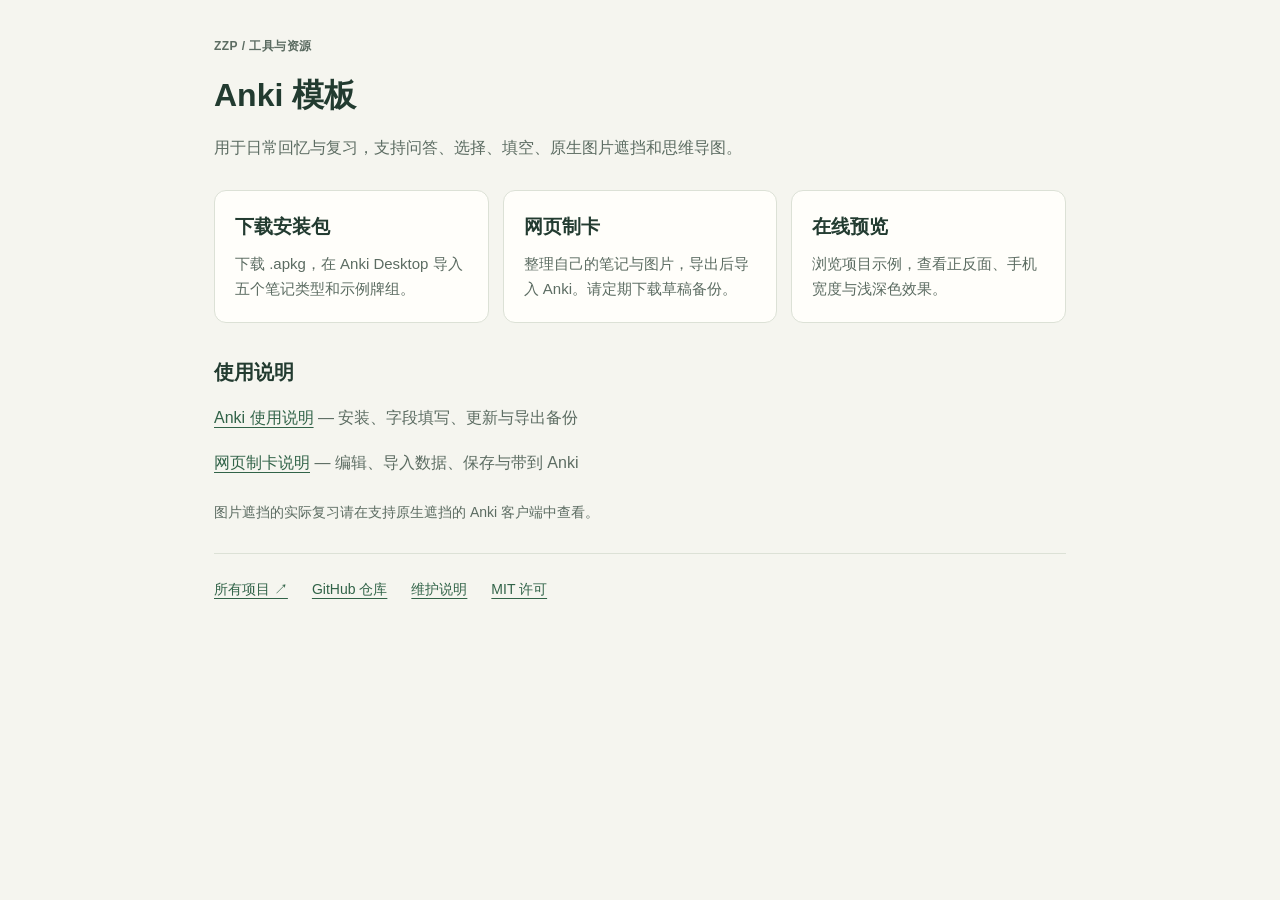
==== index.html @ d79a456d "Unify Anki web identity and accessible project navigation" ====
<!doctype html>
<html lang="zh-CN">
<head>
  <meta charset="utf-8">
  <meta name="viewport" content="width=device-width,initial-scale=1,viewport-fit=cover">
  <meta name="theme-color" content="#f5f5ef" media="(prefers-color-scheme: light)">
  <meta name="theme-color" content="#151c19" media="(prefers-color-scheme: dark)">
  <meta name="description" content="Anki 模板：下载问答、选择、填空、图片遮挡与思维导图模板，打开网页制卡、在线预览和使用说明。">
  <link rel="stylesheet" href="./web/design.css">
  <link rel="icon" href="./web/icon.svg" type="image/svg+xml">
  <link rel="apple-touch-icon" href="./web/icon-180.png">
  <title>Anki 模板 · ZZP</title>
  <style>
    :root {
      color-scheme:light dark;
      --bg:var(--zzp-bg); --surface:var(--zzp-surface); --text:var(--zzp-text);
      --muted:var(--zzp-muted); --border:var(--zzp-line); --accent:var(--zzp-accent);
    }
    * { box-sizing:border-box; }
    body { margin:0; background:var(--bg); color:var(--text); font:16px/1.7 var(--zzp-font); }
    main { max-width:900px; margin:auto; padding:24px 24px 32px; }
    h1 { margin:0; font-size:32px; font-weight:600; }
    .intro { max-width:640px; margin:12px 0 28px; color:var(--muted); }
    a { color:var(--accent); text-underline-offset:4px; }
    a:focus-visible { outline:3px solid var(--accent); outline-offset:4px; }
    .entries { display:grid; grid-template-columns:repeat(3,minmax(0,1fr)); gap:14px; }
    .entry { display:block; padding:20px; border:1px solid var(--border); border-radius:var(--zzp-radius); background:var(--surface); color:var(--text); text-decoration:none; }
    .entry:hover { border-color:var(--accent); }
    .entry h2 { margin:0 0 8px; font-size:19px; font-weight:600; color:var(--text); }
    .entry p { margin:0; color:var(--muted); font-size:15px; }
    .docs { margin-top:32px; }
    .docs h2 { margin:0 0 10px; font-size:20px; font-weight:600; }
    .docs ul { margin:0; padding:0; list-style:none; }
    .docs li { margin:8px 0; }
    .docs a { display:inline-block; padding:5px 0; }
    .docs span { color:var(--muted); }
    .note { margin:20px 0 0; color:var(--muted); font-size:14px; }
    footer { display:flex; flex-wrap:wrap; gap:4px 24px; margin-top:28px; padding-top:14px; border-top:1px solid var(--border); font-size:14px; }
    footer a { display:inline-flex; align-items:center; min-height:44px; padding:8px 0; }
    @media (max-width:680px) {
      main { padding:28px 20px 20px; }
      .entries { grid-template-columns:1fr; gap:12px; }
      .entry { padding:16px 18px; }
      .docs { margin-top:26px; }
      .docs span { display:block; }
    }
  </style>
  <link rel="canonical" href="https://zzpice.github.io/anki-template/">
  <meta property="og:type" content="website">
  <meta property="og:locale" content="zh_CN">
  <meta property="og:site_name" content="ZZP 工具与资源">
  <meta property="og:title" content="Anki 模板 · ZZP">
  <meta property="og:description" content="Anki 模板：下载问答、选择、填空、图片遮挡与思维导图模板，打开网页制卡、在线预览和使用说明。">
  <meta property="og:url" content="https://zzpice.github.io/anki-template/">
  <meta property="og:image" content="https://zzpice.github.io/anki-template/web/social-preview.png">
  <meta property="og:image:width" content="1200">
  <meta property="og:image:height" content="630">
  <meta property="og:image:alt" content="Anki 模板 · ZZP">
  <meta name="twitter:card" content="summary_large_image">
  <meta name="twitter:title" content="Anki 模板 · ZZP">
  <meta name="twitter:description" content="Anki 模板：下载问答、选择、填空、图片遮挡与思维导图模板，打开网页制卡、在线预览和使用说明。">
  <meta name="twitter:image" content="https://zzpice.github.io/anki-template/web/social-preview.png">
</head>
<body>
  <a class="skip-link" href="#main">跳到项目内容</a>
  <main id="main" tabindex="-1">
    <a class="ecosystem-link" href="https://zzp.moe/" target="_blank" rel="noopener noreferrer" aria-label="ZZP · 所有项目（新标签页）">ZZP / 工具与资源</a>
    <header>
      <h1>Anki 模板</h1>
      <p class="intro">用于日常回忆与复习，支持问答、选择、填空、原生图片遮挡和思维导图。</p>
    </header>
    <nav class="entries" aria-label="开始使用">
      <a class="entry" href="./downloads/anki-template.apkg" download>
        <h2>下载安装包</h2>
        <p>下载 .apkg，在 Anki Desktop 导入五个笔记类型和示例牌组。</p>
      </a>
      <a class="entry" href="./tools.html">
        <h2>网页制卡</h2>
        <p>整理自己的笔记与图片，导出后导入 Anki。请定期下载草稿备份。</p>
      </a>
      <a class="entry" href="./preview.html">
        <h2>在线预览</h2>
        <p>浏览项目示例，查看正反面、手机宽度与浅深色效果。</p>
      </a>
    </nav>
    <section class="docs" aria-labelledby="docs-title">
      <h2 id="docs-title">使用说明</h2>
      <ul>
        <li><a href="https://github.com/zzpice/anki-template/blob/main/docs/usage.md">Anki 使用说明</a> <span>— 安装、字段填写、更新与导出备份</span></li>
        <li><a href="https://github.com/zzpice/anki-template/blob/main/docs/authoring.md">网页制卡说明</a> <span>— 编辑、导入数据、保存与带到 Anki</span></li>
      </ul>
      <p class="note">图片遮挡的实际复习请在支持原生遮挡的 Anki 客户端中查看。</p>
    </section>
    <footer aria-label="项目资料">
      <a href="https://zzp.moe/" target="_blank" rel="noopener noreferrer" aria-label="所有项目（新标签页）">所有项目 ↗</a>
      <a href="https://github.com/zzpice/anki-template">GitHub 仓库</a>
      <a href="https://github.com/zzpice/anki-template/blob/main/docs/development.md">维护说明</a>
      <a href="https://github.com/zzpice/anki-template/blob/main/LICENSE">MIT 许可</a>
    </footer>
  </main>
</body>
</html>
---- web/design.css ----
/* ZZP design · 1.0
 * Canonical: https://github.com/zzpice/zzp-home/blob/main/design.css
 * Copy locally; no cross-site runtime dependency. See docs/design.md there.
 */
:root {
  color-scheme: light dark;
  --zzp-font: -apple-system, BlinkMacSystemFont, "Segoe UI", "PingFang SC", "Microsoft YaHei", sans-serif;
  --zzp-radius-sm: 8px;
  --zzp-radius: 12px;
  --zzp-radius-lg: 16px;
  --zzp-bg: #f5f5ef;
  --zzp-surface: #fffefa;
  --zzp-soft: #eaf0e4;
  --zzp-text: #223b30;
  --zzp-muted: #5c6c62;
  --zzp-line: #dce1d6;
  --zzp-line-strong: #a6b5a8;
  --zzp-accent: #316348;
  --zzp-on-accent: #fffefa;
}
@media (prefers-color-scheme: dark) {
  :root:not([data-theme="light"]) {
  --zzp-bg: #151c19;
  --zzp-surface: #1e2822;
  --zzp-soft: #2d3e2d;
  --zzp-text: #e0e8df;
  --zzp-muted: #a3b4a7;
  --zzp-line: #344238;
  --zzp-line-strong: #637b68;
  --zzp-accent: #a9ceaa;
  --zzp-on-accent: #15251b;
  }
}
:root[data-theme="dark"], body[data-theme="dark"] {
  color-scheme: dark;
  --zzp-bg: #151c19;
  --zzp-surface: #1e2822;
  --zzp-soft: #2d3e2d;
  --zzp-text: #e0e8df;
  --zzp-muted: #a3b4a7;
  --zzp-line: #344238;
  --zzp-line-strong: #637b68;
  --zzp-accent: #a9ceaa;
  --zzp-on-accent: #15251b;
}
:root[data-theme="light"], body[data-theme="light"] {
  color-scheme: light;
  --zzp-bg: #f5f5ef;
  --zzp-surface: #fffefa;
  --zzp-soft: #eaf0e4;
  --zzp-text: #223b30;
  --zzp-muted: #5c6c62;
  --zzp-line: #dce1d6;
  --zzp-line-strong: #a6b5a8;
  --zzp-accent: #316348;
  --zzp-on-accent: #fffefa;
}
.ecosystem-link {
  display: inline-flex;
  align-items: center;
  gap: 8px;
  min-height: 44px;
  color: var(--zzp-muted);
  font: 600 12px/1.5 var(--zzp-font);
  letter-spacing: .04em;
  text-decoration: none;
}
.ecosystem-link img { width: 24px; height: 24px; flex: none; border-radius: 6px; }
.ecosystem-link:hover { color: var(--zzp-accent); }
.ecosystem-link:focus-visible { outline: 3px solid var(--zzp-accent); outline-offset: 3px; border-radius: 4px; }
.ecosystem-footer { display: flex; flex-wrap: wrap; gap: 4px 24px; margin-top: 28px; padding: 12px 0; border-top: 1px solid var(--zzp-line); font-size: 14px; }
.ecosystem-footer a { display: inline-flex; align-items: center; min-height: 44px; color: var(--zzp-muted); text-underline-offset: 4px; }
.skip-link { position: fixed; top: -100px; left: 16px; z-index: 100; background: var(--zzp-surface); color: var(--zzp-text); padding: 10px 18px; clip-path: inset(50%); }
.skip-link:focus { top: 12px; clip-path: none; outline: 3px solid var(--zzp-accent); outline-offset: 3px; }
@media (prefers-reduced-motion: reduce) {
  *, *::before, *::after { scroll-behavior: auto !important; animation-duration: .01ms !important; transition-duration: .01ms !important; }
}
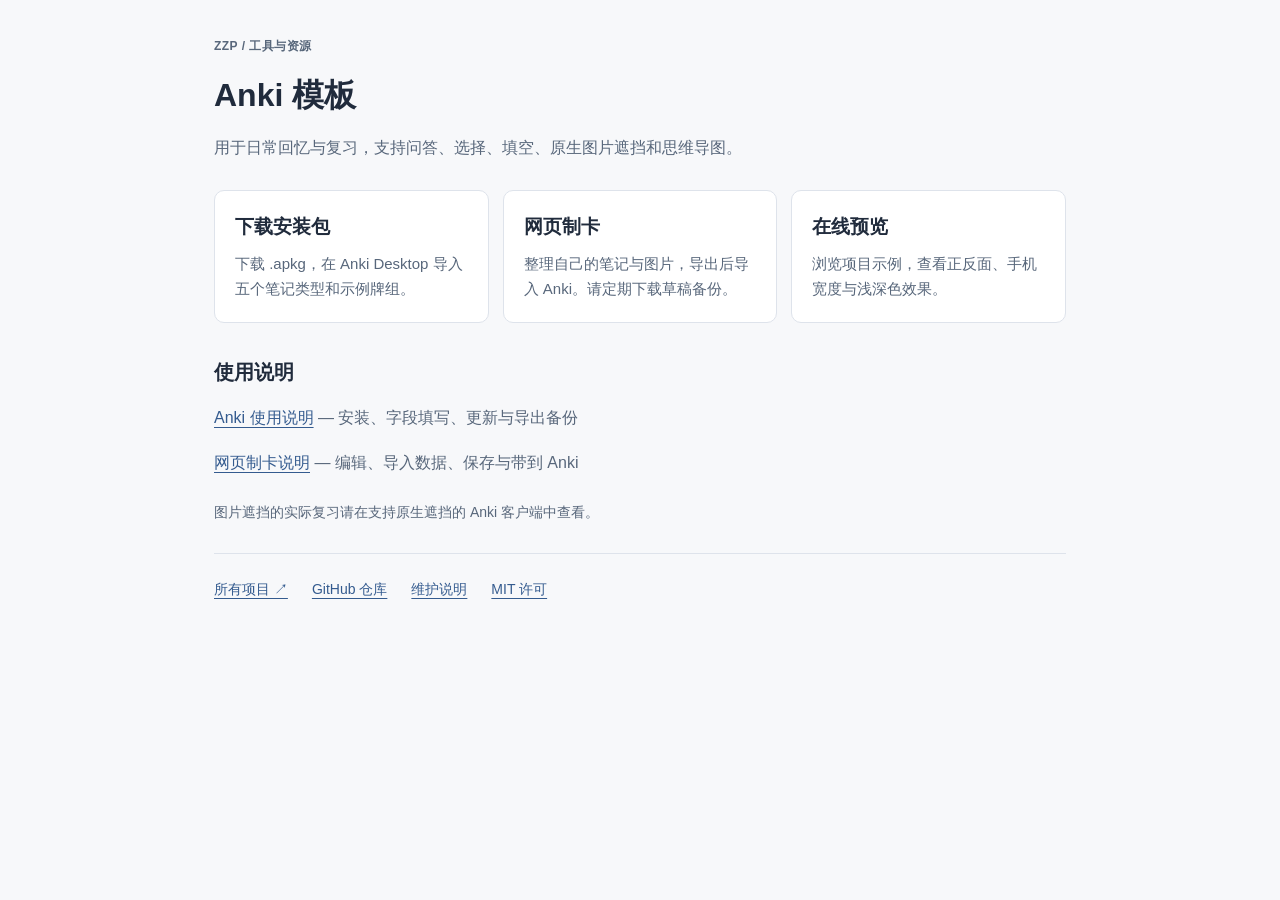
==== commit ee1365d6: "Restructure authoring workspace and gate Pages on native checks" ====
--- a/index.html
+++ b/index.html
@@ -3,48 +3,14 @@
 <head>
   <meta charset="utf-8">
   <meta name="viewport" content="width=device-width,initial-scale=1,viewport-fit=cover">
-  <meta name="theme-color" content="#f5f5ef" media="(prefers-color-scheme: light)">
-  <meta name="theme-color" content="#151c19" media="(prefers-color-scheme: dark)">
+  <meta name="theme-color" content="#f7f8fa" media="(prefers-color-scheme: light)">
+  <meta name="theme-color" content="#15191f" media="(prefers-color-scheme: dark)">
   <meta name="description" content="Anki 模板：下载问答、选择、填空、图片遮挡与思维导图模板，打开网页制卡、在线预览和使用说明。">
-  <link rel="stylesheet" href="./web/design.css">
+  <link rel="stylesheet" href="./web/site.css">
   <link rel="icon" href="./web/icon.svg" type="image/svg+xml">
   <link rel="apple-touch-icon" href="./web/icon-180.png">
   <title>Anki 模板 · ZZP</title>
-  <style>
-    :root {
-      color-scheme:light dark;
-      --bg:var(--zzp-bg); --surface:var(--zzp-surface); --text:var(--zzp-text);
-      --muted:var(--zzp-muted); --border:var(--zzp-line); --accent:var(--zzp-accent);
-    }
-    * { box-sizing:border-box; }
-    body { margin:0; background:var(--bg); color:var(--text); font:16px/1.7 var(--zzp-font); }
-    main { max-width:900px; margin:auto; padding:24px 24px 32px; }
-    h1 { margin:0; font-size:32px; font-weight:600; }
-    .intro { max-width:640px; margin:12px 0 28px; color:var(--muted); }
-    a { color:var(--accent); text-underline-offset:4px; }
-    a:focus-visible { outline:3px solid var(--accent); outline-offset:4px; }
-    .entries { display:grid; grid-template-columns:repeat(3,minmax(0,1fr)); gap:14px; }
-    .entry { display:block; padding:20px; border:1px solid var(--border); border-radius:var(--zzp-radius); background:var(--surface); color:var(--text); text-decoration:none; }
-    .entry:hover { border-color:var(--accent); }
-    .entry h2 { margin:0 0 8px; font-size:19px; font-weight:600; color:var(--text); }
-    .entry p { margin:0; color:var(--muted); font-size:15px; }
-    .docs { margin-top:32px; }
-    .docs h2 { margin:0 0 10px; font-size:20px; font-weight:600; }
-    .docs ul { margin:0; padding:0; list-style:none; }
-    .docs li { margin:8px 0; }
-    .docs a { display:inline-block; padding:5px 0; }
-    .docs span { color:var(--muted); }
-    .note { margin:20px 0 0; color:var(--muted); font-size:14px; }
-    footer { display:flex; flex-wrap:wrap; gap:4px 24px; margin-top:28px; padding-top:14px; border-top:1px solid var(--border); font-size:14px; }
-    footer a { display:inline-flex; align-items:center; min-height:44px; padding:8px 0; }
-    @media (max-width:680px) {
-      main { padding:28px 20px 20px; }
-      .entries { grid-template-columns:1fr; gap:12px; }
-      .entry { padding:16px 18px; }
-      .docs { margin-top:26px; }
-      .docs span { display:block; }
-    }
-  </style>
+  <link rel="stylesheet" href="./web/home.css">
   <link rel="canonical" href="https://zzpice.github.io/anki-template/">
   <meta property="og:type" content="website">
   <meta property="og:locale" content="zh_CN">
--- a/web/site.css
+++ b/web/site.css
@@ -0,0 +1,69 @@
+/* Project-local appearance. No cross-project synchronization. */
+:root {
+  color-scheme: light dark;
+  --site-font: -apple-system, BlinkMacSystemFont, "Segoe UI", "PingFang SC", "Microsoft YaHei", sans-serif;
+  --site-radius-sm: 6px;
+  --site-radius: 10px;
+  --site-bg: #f7f8fa;
+  --site-surface: #ffffff;
+  --site-soft: #edf1f8;
+  --site-text: #202b3c;
+  --site-muted: #58677b;
+  --site-line: #dee3eb;
+  --site-line-strong: #a8b4c5;
+  --site-accent: #345b8f;
+  --site-on-accent: #ffffff;
+}
+@media (prefers-color-scheme: dark) { :root:not([data-theme="light"]) {
+  --site-bg: #15191f;
+  --site-surface: #1d242e;
+  --site-soft: #283446;
+  --site-text: #e6ebf2;
+  --site-muted: #aab7c9;
+  --site-line: #354253;
+  --site-line-strong: #647790;
+  --site-accent: #a9c6ee;
+  --site-on-accent: #152238;
+} }
+:root[data-theme="dark"], body[data-theme="dark"] { color-scheme: dark;
+  --site-bg: #15191f;
+  --site-surface: #1d242e;
+  --site-soft: #283446;
+  --site-text: #e6ebf2;
+  --site-muted: #aab7c9;
+  --site-line: #354253;
+  --site-line-strong: #647790;
+  --site-accent: #a9c6ee;
+  --site-on-accent: #152238;
+}
+:root[data-theme="light"], body[data-theme="light"] { color-scheme: light;
+  --site-bg: #f7f8fa;
+  --site-surface: #ffffff;
+  --site-soft: #edf1f8;
+  --site-text: #202b3c;
+  --site-muted: #58677b;
+  --site-line: #dee3eb;
+  --site-line-strong: #a8b4c5;
+  --site-accent: #345b8f;
+  --site-on-accent: #ffffff;
+}
+.ecosystem-link {
+  display: inline-flex;
+  align-items: center;
+  gap: 8px;
+  min-height: 44px;
+  color: var(--site-muted);
+  font: 600 12px/1.5 var(--site-font);
+  letter-spacing: .04em;
+  text-decoration: none;
+}
+.ecosystem-link img { width: 24px; height: 24px; flex: none; border-radius: 6px; }
+.ecosystem-link:hover { color: var(--site-accent); }
+.ecosystem-link:focus-visible { outline: 3px solid var(--site-accent); outline-offset: 3px; border-radius: 4px; }
+.ecosystem-footer { display: flex; flex-wrap: wrap; gap: 4px 24px; margin-top: 28px; padding: 12px 0; border-top: 1px solid var(--site-line); font-size: 14px; }
+.ecosystem-footer a { display: inline-flex; align-items: center; min-height: 44px; color: var(--site-muted); text-underline-offset: 4px; }
+.skip-link { position: fixed; top: -100px; left: 16px; z-index: 100; background: var(--site-surface); color: var(--site-text); padding: 10px 18px; clip-path: inset(50%); }
+.skip-link:focus { top: 12px; clip-path: none; outline: 3px solid var(--site-accent); outline-offset: 3px; }
+@media (prefers-reduced-motion: reduce) {
+  *, *::before, *::after { scroll-behavior: auto !important; animation-duration: .01ms !important; transition-duration: .01ms !important; }
+}
--- a/web/home.css
+++ b/web/home.css
@@ -0,0 +1,33 @@
+:root {
+      color-scheme:light dark;
+      --bg:var(--site-bg); --surface:var(--site-surface); --text:var(--site-text);
+      --muted:var(--site-muted); --border:var(--site-line); --accent:var(--site-accent);
+    }
+    * { box-sizing:border-box; }
+    body { margin:0; background:var(--bg); color:var(--text); font:16px/1.7 var(--site-font); }
+    main { max-width:900px; margin:auto; padding:24px 24px 32px; }
+    h1 { margin:0; font-size:32px; font-weight:600; }
+    .intro { max-width:640px; margin:12px 0 28px; color:var(--muted); }
+    a { color:var(--accent); text-underline-offset:4px; }
+    a:focus-visible { outline:3px solid var(--accent); outline-offset:4px; }
+    .entries { display:grid; grid-template-columns:repeat(3,minmax(0,1fr)); gap:14px; }
+    .entry { display:block; padding:20px; border:1px solid var(--border); border-radius:var(--site-radius); background:var(--surface); color:var(--text); text-decoration:none; }
+    .entry:hover { border-color:var(--accent); }
+    .entry h2 { margin:0 0 8px; font-size:19px; font-weight:600; color:var(--text); }
+    .entry p { margin:0; color:var(--muted); font-size:15px; }
+    .docs { margin-top:32px; }
+    .docs h2 { margin:0 0 10px; font-size:20px; font-weight:600; }
+    .docs ul { margin:0; padding:0; list-style:none; }
+    .docs li { margin:8px 0; }
+    .docs a { display:inline-block; padding:5px 0; }
+    .docs span { color:var(--muted); }
+    .note { margin:20px 0 0; color:var(--muted); font-size:14px; }
+    footer { display:flex; flex-wrap:wrap; gap:4px 24px; margin-top:28px; padding-top:14px; border-top:1px solid var(--border); font-size:14px; }
+    footer a { display:inline-flex; align-items:center; min-height:44px; padding:8px 0; }
+    @media (max-width:680px) {
+      main { padding:28px 20px 20px; }
+      .entries { grid-template-columns:1fr; gap:12px; }
+      .entry { padding:16px 18px; }
+      .docs { margin-top:26px; }
+      .docs span { display:block; }
+    }
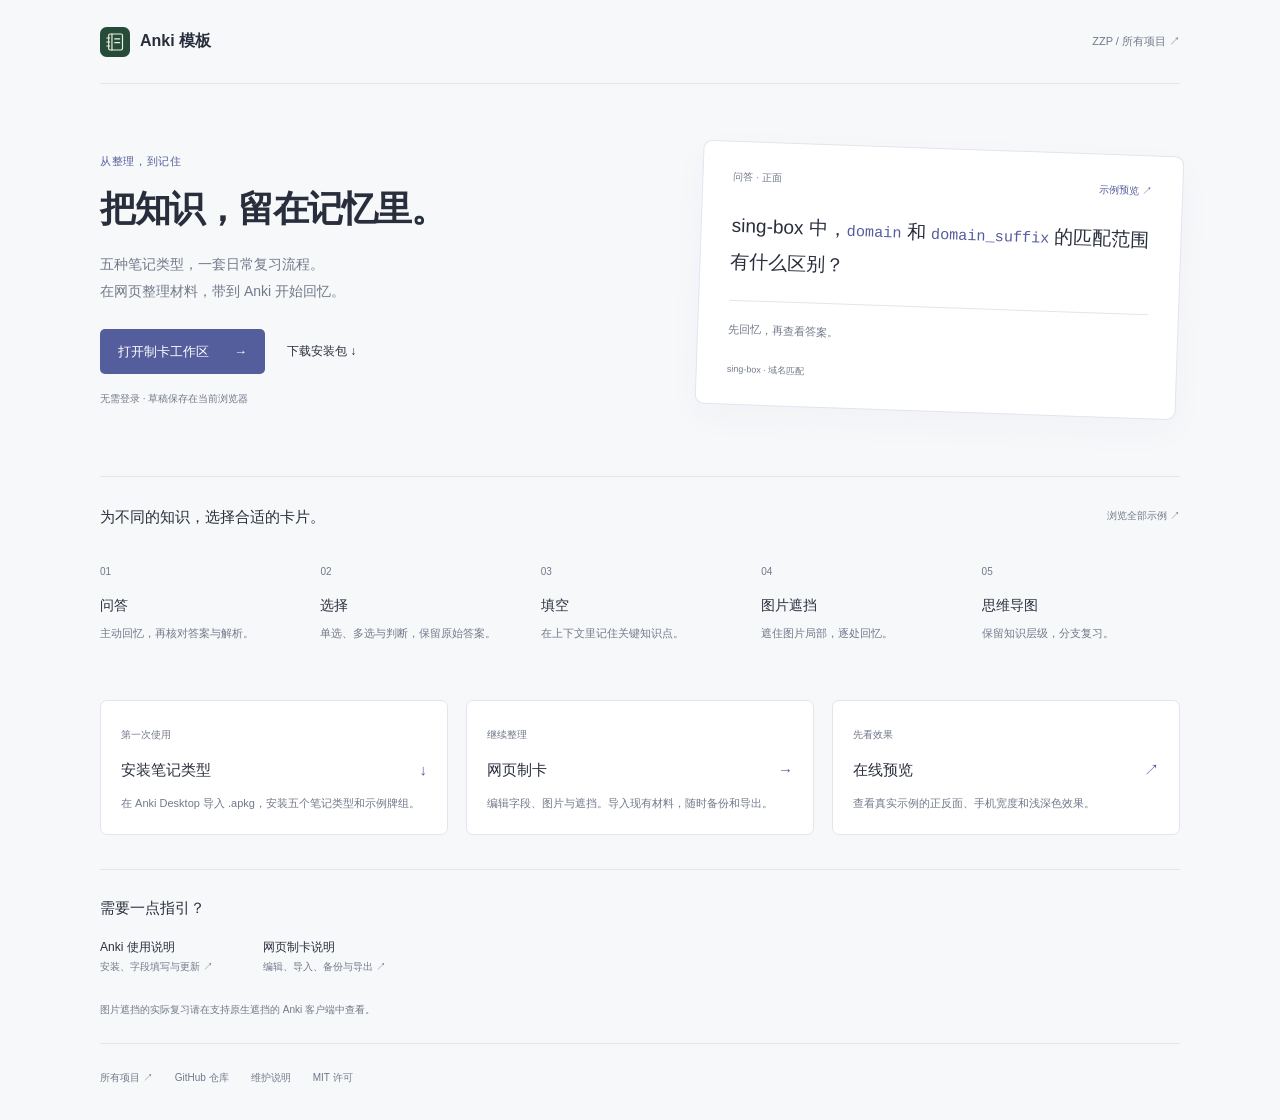
==== commit 4d705f00: "Create a responsive three-pane card authoring workspace" ====
--- a/index.html
+++ b/index.html
@@ -1,68 +1,172 @@
 <!doctype html>
 <html lang="zh-CN">
-<head>
-  <meta charset="utf-8">
-  <meta name="viewport" content="width=device-width,initial-scale=1,viewport-fit=cover">
-  <meta name="theme-color" content="#f7f8fa" media="(prefers-color-scheme: light)">
-  <meta name="theme-color" content="#15191f" media="(prefers-color-scheme: dark)">
-  <meta name="description" content="Anki 模板：下载问答、选择、填空、图片遮挡与思维导图模板，打开网页制卡、在线预览和使用说明。">
-  <link rel="stylesheet" href="./web/site.css">
-  <link rel="icon" href="./web/icon.svg" type="image/svg+xml">
-  <link rel="apple-touch-icon" href="./web/icon-180.png">
-  <title>Anki 模板 · ZZP</title>
-  <link rel="stylesheet" href="./web/home.css">
-  <link rel="canonical" href="https://zzpice.github.io/anki-template/">
-  <meta property="og:type" content="website">
-  <meta property="og:locale" content="zh_CN">
-  <meta property="og:site_name" content="ZZP 工具与资源">
-  <meta property="og:title" content="Anki 模板 · ZZP">
-  <meta property="og:description" content="Anki 模板：下载问答、选择、填空、图片遮挡与思维导图模板，打开网页制卡、在线预览和使用说明。">
-  <meta property="og:url" content="https://zzpice.github.io/anki-template/">
-  <meta property="og:image" content="https://zzpice.github.io/anki-template/web/social-preview.png">
-  <meta property="og:image:width" content="1200">
-  <meta property="og:image:height" content="630">
-  <meta property="og:image:alt" content="Anki 模板 · ZZP">
-  <meta name="twitter:card" content="summary_large_image">
-  <meta name="twitter:title" content="Anki 模板 · ZZP">
-  <meta name="twitter:description" content="Anki 模板：下载问答、选择、填空、图片遮挡与思维导图模板，打开网页制卡、在线预览和使用说明。">
-  <meta name="twitter:image" content="https://zzpice.github.io/anki-template/web/social-preview.png">
-</head>
-<body>
-  <a class="skip-link" href="#main">跳到项目内容</a>
-  <main id="main" tabindex="-1">
-    <a class="ecosystem-link" href="https://zzp.moe/" target="_blank" rel="noopener noreferrer" aria-label="ZZP · 所有项目（新标签页）">ZZP / 工具与资源</a>
-    <header>
-      <h1>Anki 模板</h1>
-      <p class="intro">用于日常回忆与复习，支持问答、选择、填空、原生图片遮挡和思维导图。</p>
-    </header>
-    <nav class="entries" aria-label="开始使用">
-      <a class="entry" href="./downloads/anki-template.apkg" download>
-        <h2>下载安装包</h2>
-        <p>下载 .apkg，在 Anki Desktop 导入五个笔记类型和示例牌组。</p>
-      </a>
-      <a class="entry" href="./tools.html">
-        <h2>网页制卡</h2>
-        <p>整理自己的笔记与图片，导出后导入 Anki。请定期下载草稿备份。</p>
-      </a>
-      <a class="entry" href="./preview.html">
-        <h2>在线预览</h2>
-        <p>浏览项目示例，查看正反面、手机宽度与浅深色效果。</p>
-      </a>
-    </nav>
-    <section class="docs" aria-labelledby="docs-title">
-      <h2 id="docs-title">使用说明</h2>
-      <ul>
-        <li><a href="https://github.com/zzpice/anki-template/blob/main/docs/usage.md">Anki 使用说明</a> <span>— 安装、字段填写、更新与导出备份</span></li>
-        <li><a href="https://github.com/zzpice/anki-template/blob/main/docs/authoring.md">网页制卡说明</a> <span>— 编辑、导入数据、保存与带到 Anki</span></li>
-      </ul>
-      <p class="note">图片遮挡的实际复习请在支持原生遮挡的 Anki 客户端中查看。</p>
-    </section>
-    <footer aria-label="项目资料">
-      <a href="https://zzp.moe/" target="_blank" rel="noopener noreferrer" aria-label="所有项目（新标签页）">所有项目 ↗</a>
-      <a href="https://github.com/zzpice/anki-template">GitHub 仓库</a>
-      <a href="https://github.com/zzpice/anki-template/blob/main/docs/development.md">维护说明</a>
-      <a href="https://github.com/zzpice/anki-template/blob/main/LICENSE">MIT 许可</a>
-    </footer>
-  </main>
-</body>
+  <head>
+    <meta charset="utf-8" />
+    <meta
+      name="viewport"
+      content="width=device-width,initial-scale=1,viewport-fit=cover"
+    />
+    <meta
+      name="theme-color"
+      content="#f7f8fa"
+      media="(prefers-color-scheme: light)"
+    />
+    <meta
+      name="theme-color"
+      content="#15191f"
+      media="(prefers-color-scheme: dark)"
+    />
+    <meta
+      name="description"
+      content="Anki 模板：下载问答、选择、填空、图片遮挡与思维导图模板，打开网页制卡、在线预览和使用说明。"
+    />
+    <link rel="stylesheet" href="./web/site.css?v=20261008" />
+    <link rel="icon" href="./web/icon.svg" type="image/svg+xml" />
+    <link rel="apple-touch-icon" href="./web/icon-180.png" />
+    <title>Anki 模板 · ZZP</title>
+    <link rel="stylesheet" href="./web/home.css?v=20261008" />
+    <link rel="canonical" href="https://zzpice.github.io/anki-template/" />
+    <meta property="og:type" content="website" />
+    <meta property="og:locale" content="zh_CN" />
+    <meta property="og:site_name" content="ZZP 工具与资源" />
+    <meta property="og:title" content="Anki 模板 · ZZP" />
+    <meta
+      property="og:description"
+      content="Anki 模板：下载问答、选择、填空、图片遮挡与思维导图模板，打开网页制卡、在线预览和使用说明。"
+    />
+    <meta property="og:url" content="https://zzpice.github.io/anki-template/" />
+    <meta
+      property="og:image"
+      content="https://zzpice.github.io/anki-template/web/social-preview.png"
+    />
+    <meta property="og:image:width" content="1200" />
+    <meta property="og:image:height" content="630" />
+    <meta property="og:image:alt" content="Anki 模板 · ZZP" />
+    <meta name="twitter:card" content="summary_large_image" />
+    <meta name="twitter:title" content="Anki 模板 · ZZP" />
+    <meta
+      name="twitter:description"
+      content="Anki 模板：下载问答、选择、填空、图片遮挡与思维导图模板，打开网页制卡、在线预览和使用说明。"
+    />
+    <meta
+      name="twitter:image"
+      content="https://zzpice.github.io/anki-template/web/social-preview.png"
+    />
+  </head>
+  <body>
+    <a class="skip-link" href="#main">跳到项目内容</a>
+    <main id="main" tabindex="-1">
+      <div class="home-top">
+        <a class="home-brand" href="./"
+          ><img src="./web/icon.svg" width="30" height="30" alt="" />Anki
+          模板</a
+        ><a
+          class="ecosystem-link"
+          href="https://zzp.moe/"
+          target="_blank"
+          rel="noopener noreferrer"
+          >ZZP / 所有项目 ↗</a
+        >
+      </div>
+      <header class="home-hero">
+        <div>
+          <p class="eyebrow">从整理，到记住</p>
+          <h1>把知识，留在记忆里。</h1>
+          <p class="intro">
+            五种笔记类型，一套日常复习流程。<br />在网页整理材料，带到 Anki
+            开始回忆。
+          </p>
+          <div class="hero-actions">
+            <a class="primary-link" href="./tools.html"
+              >打开制卡工作区 <span aria-hidden="true">→</span></a
+            ><a href="./downloads/anki-template.apkg" download>下载安装包 ↓</a>
+          </div>
+          <p class="hero-hint">无需登录 · 草稿保存在当前浏览器</p>
+        </div>
+        <a
+          class="sample-card"
+          href="./preview.html#basic"
+          aria-label="预览问答示例"
+          ><span class="sample-label">问答 · 正面 <span>示例预览 ↗</span></span>
+          <p>
+            sing-box 中，<code>domain</code> 和
+            <code>domain_suffix</code> 的匹配范围有什么区别？
+          </p>
+          <span class="sample-divider"></span
+          ><span class="sample-caption">先回忆，再查看答案。</span
+          ><span class="sample-chapter">sing-box · 域名匹配</span></a
+        >
+      </header>
+      <section class="type-section" aria-labelledby="types-title">
+        <div class="section-heading">
+          <h2 id="types-title">为不同的知识，选择合适的卡片。</h2>
+          <a href="./preview.html">浏览全部示例 ↗</a>
+        </div>
+        <div class="type-list">
+          <a href="./preview.html#basic"
+            ><span>01</span>
+            <h3>问答</h3>
+            <p>主动回忆，再核对答案与解析。</p></a
+          ><a href="./preview.html#choice"
+            ><span>02</span>
+            <h3>选择</h3>
+            <p>单选、多选与判断，保留原始答案。</p></a
+          ><a href="./preview.html#cloze"
+            ><span>03</span>
+            <h3>填空</h3>
+            <p>在上下文里记住关键知识点。</p></a
+          ><a href="./preview.html#occlusion"
+            ><span>04</span>
+            <h3>图片遮挡</h3>
+            <p>遮住图片局部，逐处回忆。</p></a
+          ><a href="./preview.html#mindmap"
+            ><span>05</span>
+            <h3>思维导图</h3>
+            <p>保留知识层级，分支复习。</p></a
+          >
+        </div>
+      </section>
+      <nav class="entries" aria-label="开始使用">
+        <a class="entry" href="./downloads/anki-template.apkg" download
+          ><span>第一次使用</span>
+          <h2>安装笔记类型 <span aria-hidden="true">↓</span></h2>
+          <p>在 Anki Desktop 导入 .apkg，安装五个笔记类型和示例牌组。</p></a
+        ><a class="entry" href="./tools.html"
+          ><span>继续整理</span>
+          <h2>网页制卡 <span aria-hidden="true">→</span></h2>
+          <p>编辑字段、图片与遮挡。导入现有材料，随时备份和导出。</p></a
+        ><a class="entry" href="./preview.html"
+          ><span>先看效果</span>
+          <h2>在线预览 <span aria-hidden="true">↗</span></h2>
+          <p>查看真实示例的正反面、手机宽度和浅深色效果。</p></a
+        >
+      </nav>
+      <section class="docs" aria-labelledby="docs-title">
+        <h2 id="docs-title">需要一点指引？</h2>
+        <div>
+          <a
+            href="https://github.com/zzpice/anki-template/blob/main/docs/usage.md"
+            >Anki 使用说明 <span>安装、字段填写与更新 ↗</span></a
+          ><a
+            href="https://github.com/zzpice/anki-template/blob/main/docs/authoring.md"
+            >网页制卡说明 <span>编辑、导入、备份与导出 ↗</span></a
+          >
+        </div>
+        <p class="note">
+          图片遮挡的实际复习请在支持原生遮挡的 Anki 客户端中查看。
+        </p>
+      </section>
+      <footer aria-label="项目资料">
+        <a href="https://zzp.moe/" target="_blank" rel="noopener noreferrer"
+          >所有项目 ↗</a
+        ><a href="https://github.com/zzpice/anki-template">GitHub 仓库</a
+        ><a
+          href="https://github.com/zzpice/anki-template/blob/main/docs/development.md"
+          >维护说明</a
+        ><a href="https://github.com/zzpice/anki-template/blob/main/LICENSE"
+          >MIT 许可</a
+        >
+      </footer>
+    </main>
+  </body>
 </html>
--- a/web/site.css
+++ b/web/site.css
@@ -1,69 +1,105 @@
-/* Project-local appearance. No cross-project synchronization. */
+/* This project maintains its own appearance; card rendering has its own styles. */
 :root {
   color-scheme: light dark;
-  --site-font: -apple-system, BlinkMacSystemFont, "Segoe UI", "PingFang SC", "Microsoft YaHei", sans-serif;
-  --site-radius-sm: 6px;
-  --site-radius: 10px;
+  --site-font:
+    Inter, -apple-system, BlinkMacSystemFont, "Segoe UI", "PingFang SC",
+    "Microsoft YaHei", sans-serif;
+  --site-radius-sm: 5px;
+  --site-radius: 8px;
   --site-bg: #f7f8fa;
-  --site-surface: #ffffff;
-  --site-soft: #edf1f8;
-  --site-text: #202b3c;
-  --site-muted: #58677b;
-  --site-line: #dee3eb;
-  --site-line-strong: #a8b4c5;
-  --site-accent: #345b8f;
-  --site-on-accent: #ffffff;
+  --site-surface: #fff;
+  --site-soft: #eff1f6;
+  --site-text: #292e3c;
+  --site-muted: #72798a;
+  --site-line: #e2e5ed;
+  --site-line-strong: #b5bdcc;
+  --site-accent: #555e9d;
+  --site-on-accent: #fff;
 }
-@media (prefers-color-scheme: dark) { :root:not([data-theme="light"]) {
-  --site-bg: #15191f;
-  --site-surface: #1d242e;
-  --site-soft: #283446;
-  --site-text: #e6ebf2;
-  --site-muted: #aab7c9;
-  --site-line: #354253;
-  --site-line-strong: #647790;
-  --site-accent: #a9c6ee;
-  --site-on-accent: #152238;
-} }
-:root[data-theme="dark"], body[data-theme="dark"] { color-scheme: dark;
-  --site-bg: #15191f;
-  --site-surface: #1d242e;
-  --site-soft: #283446;
-  --site-text: #e6ebf2;
-  --site-muted: #aab7c9;
-  --site-line: #354253;
-  --site-line-strong: #647790;
-  --site-accent: #a9c6ee;
-  --site-on-accent: #152238;
+@media (prefers-color-scheme: dark) {
+  :root:not([data-theme="light"]) {
+    --site-bg: #181b23;
+    --site-surface: #202430;
+    --site-soft: #2c3140;
+    --site-text: #e9ecf4;
+    --site-muted: #a4adbf;
+    --site-line: #353d50;
+    --site-line-strong: #6b7893;
+    --site-accent: #b1b9ee;
+    --site-on-accent: #20283e;
+  }
 }
-:root[data-theme="light"], body[data-theme="light"] { color-scheme: light;
+:root[data-theme="dark"],
+body[data-theme="dark"] {
+  color-scheme: dark;
+  --site-bg: #181b23;
+  --site-surface: #202430;
+  --site-soft: #2c3140;
+  --site-text: #e9ecf4;
+  --site-muted: #a4adbf;
+  --site-line: #353d50;
+  --site-line-strong: #6b7893;
+  --site-accent: #b1b9ee;
+  --site-on-accent: #20283e;
+}
+:root[data-theme="light"],
+body[data-theme="light"] {
+  color-scheme: light;
   --site-bg: #f7f8fa;
-  --site-surface: #ffffff;
-  --site-soft: #edf1f8;
-  --site-text: #202b3c;
-  --site-muted: #58677b;
-  --site-line: #dee3eb;
-  --site-line-strong: #a8b4c5;
-  --site-accent: #345b8f;
-  --site-on-accent: #ffffff;
+  --site-surface: #fff;
+  --site-soft: #eff1f6;
+  --site-text: #292e3c;
+  --site-muted: #72798a;
+  --site-line: #e2e5ed;
+  --site-line-strong: #b5bdcc;
+  --site-accent: #555e9d;
+  --site-on-accent: #fff;
 }
 .ecosystem-link {
   display: inline-flex;
   align-items: center;
-  gap: 8px;
-  min-height: 44px;
+  min-height: 40px;
   color: var(--site-muted);
-  font: 600 12px/1.5 var(--site-font);
-  letter-spacing: .04em;
+  font: 500 11px/1.5 var(--site-font);
   text-decoration: none;
 }
-.ecosystem-link img { width: 24px; height: 24px; flex: none; border-radius: 6px; }
-.ecosystem-link:hover { color: var(--site-accent); }
-.ecosystem-link:focus-visible { outline: 3px solid var(--site-accent); outline-offset: 3px; border-radius: 4px; }
-.ecosystem-footer { display: flex; flex-wrap: wrap; gap: 4px 24px; margin-top: 28px; padding: 12px 0; border-top: 1px solid var(--site-line); font-size: 14px; }
-.ecosystem-footer a { display: inline-flex; align-items: center; min-height: 44px; color: var(--site-muted); text-underline-offset: 4px; }
-.skip-link { position: fixed; top: -100px; left: 16px; z-index: 100; background: var(--site-surface); color: var(--site-text); padding: 10px 18px; clip-path: inset(50%); }
-.skip-link:focus { top: 12px; clip-path: none; outline: 3px solid var(--site-accent); outline-offset: 3px; }
+.ecosystem-link:hover {
+  color: var(--site-accent);
+}
+.ecosystem-footer {
+  display: flex;
+  align-items: center;
+  gap: 20px;
+  border-top: 1px solid var(--site-line);
+  padding: 12px 0;
+  font-size: 11px;
+}
+.ecosystem-footer a {
+  color: var(--site-muted);
+  text-underline-offset: 4px;
+}
+.skip-link {
+  position: fixed;
+  top: -100px;
+  left: 16px;
+  z-index: 100;
+  background: var(--site-surface);
+  color: var(--site-text);
+  padding: 10px 18px;
+  clip-path: inset(50%);
+}
+.skip-link:focus {
+  top: 12px;
+  clip-path: none;
+  outline: 3px solid var(--site-accent);
+  outline-offset: 3px;
+}
 @media (prefers-reduced-motion: reduce) {
-  *, *::before, *::after { scroll-behavior: auto !important; animation-duration: .01ms !important; transition-duration: .01ms !important; }
+  *,
+  *::before,
+  *::after {
+    scroll-behavior: auto !important;
+    animation-duration: 0.01ms !important;
+    transition-duration: 0.01ms !important;
+  }
 }
--- a/web/home.css
+++ b/web/home.css
@@ -1,33 +1,418 @@
-:root {
-      color-scheme:light dark;
-      --bg:var(--site-bg); --surface:var(--site-surface); --text:var(--site-text);
-      --muted:var(--site-muted); --border:var(--site-line); --accent:var(--site-accent);
-    }
-    * { box-sizing:border-box; }
-    body { margin:0; background:var(--bg); color:var(--text); font:16px/1.7 var(--site-font); }
-    main { max-width:900px; margin:auto; padding:24px 24px 32px; }
-    h1 { margin:0; font-size:32px; font-weight:600; }
-    .intro { max-width:640px; margin:12px 0 28px; color:var(--muted); }
-    a { color:var(--accent); text-underline-offset:4px; }
-    a:focus-visible { outline:3px solid var(--accent); outline-offset:4px; }
-    .entries { display:grid; grid-template-columns:repeat(3,minmax(0,1fr)); gap:14px; }
-    .entry { display:block; padding:20px; border:1px solid var(--border); border-radius:var(--site-radius); background:var(--surface); color:var(--text); text-decoration:none; }
-    .entry:hover { border-color:var(--accent); }
-    .entry h2 { margin:0 0 8px; font-size:19px; font-weight:600; color:var(--text); }
-    .entry p { margin:0; color:var(--muted); font-size:15px; }
-    .docs { margin-top:32px; }
-    .docs h2 { margin:0 0 10px; font-size:20px; font-weight:600; }
-    .docs ul { margin:0; padding:0; list-style:none; }
-    .docs li { margin:8px 0; }
-    .docs a { display:inline-block; padding:5px 0; }
-    .docs span { color:var(--muted); }
-    .note { margin:20px 0 0; color:var(--muted); font-size:14px; }
-    footer { display:flex; flex-wrap:wrap; gap:4px 24px; margin-top:28px; padding-top:14px; border-top:1px solid var(--border); font-size:14px; }
-    footer a { display:inline-flex; align-items:center; min-height:44px; padding:8px 0; }
-    @media (max-width:680px) {
-      main { padding:28px 20px 20px; }
-      .entries { grid-template-columns:1fr; gap:12px; }
-      .entry { padding:16px 18px; }
-      .docs { margin-top:26px; }
-      .docs span { display:block; }
-    }
+* {
+  box-sizing: border-box;
+}
+body {
+  margin: 0;
+  background: var(--site-bg);
+  color: var(--site-text);
+  font: 14px/1.8 var(--site-font);
+  -webkit-font-smoothing: antialiased;
+}
+main {
+  max-width: 1144px;
+  margin: auto;
+  padding: 0 32px 24px;
+}
+main:focus {
+  outline: none;
+}
+a {
+  color: inherit;
+  text-decoration: none;
+}
+a:hover {
+  color: var(--site-accent);
+}
+:focus-visible {
+  outline: 3px solid var(--site-accent);
+  outline-offset: 4px;
+}
+h1,
+h2,
+h3,
+p {
+  margin-top: 0;
+}
+.home-top {
+  height: 84px;
+  display: flex;
+  align-items: center;
+  justify-content: space-between;
+  border-bottom: 1px solid var(--site-line);
+  gap: 18px;
+}
+.home-brand {
+  display: flex;
+  align-items: center;
+  gap: 10px;
+  font-size: 16px;
+  font-weight: 600;
+}
+.home-hero {
+  display: grid;
+  grid-template-columns: 1.1fr 1fr;
+  gap: 70px;
+  align-items: center;
+  padding: 64px 0;
+}
+.eyebrow {
+  font-size: 11px;
+  color: var(--site-accent);
+  margin-bottom: 12px;
+  letter-spacing: 0.06em;
+}
+.home-hero h1 {
+  font-size: 36px;
+  line-height: 1.45;
+  letter-spacing: -0.04em;
+  font-weight: 650;
+  margin-bottom: 16px;
+}
+.intro {
+  font-size: 14px;
+  color: var(--site-muted);
+  line-height: 1.9;
+  margin-bottom: 24px;
+}
+.hero-actions {
+  display: flex;
+  align-items: center;
+  gap: 22px;
+  font-size: 12px;
+  flex-wrap: wrap;
+}
+.hero-actions .primary-link {
+  background: var(--site-accent);
+  color: var(--site-on-accent);
+  border-radius: 5px;
+  padding: 11px 18px;
+  display: inline-flex;
+  gap: 25px;
+  align-items: center;
+  font-size: 13px;
+}
+.hero-actions .primary-link:hover {
+  filter: brightness(1.08);
+}
+.hero-hint {
+  font-size: 10px;
+  color: var(--site-muted);
+  margin: 16px 0 0;
+}
+.sample-card {
+  display: block;
+  padding: 26px 30px;
+  background: var(--site-surface);
+  border: 1px solid var(--site-line);
+  border-radius: 9px;
+  box-shadow: 0 12px 35px #33396408;
+  transform: rotate(2deg);
+  color: var(--site-text);
+}
+.sample-card:hover {
+  color: var(--site-text);
+  border-color: var(--site-accent);
+}
+.sample-label {
+  display: flex;
+  justify-content: space-between;
+  color: var(--site-muted);
+  font-size: 10px;
+}
+.sample-label > span {
+  color: var(--site-accent);
+}
+.sample-card p {
+  font-size: 19px;
+  line-height: 1.9;
+  margin: 22px 0 20px;
+  font-weight: 450;
+}
+.sample-card code {
+  font-size: 0.8em;
+  font-family: ui-monospace, "SFMono-Regular", monospace;
+  color: var(--site-accent);
+}
+.sample-divider {
+  display: block;
+  height: 1px;
+  background: var(--site-line);
+  margin-bottom: 15px;
+}
+.sample-caption {
+  font-size: 11px;
+  color: var(--site-muted);
+}
+.sample-chapter {
+  display: block;
+  font-size: 9px;
+  color: var(--site-muted);
+  margin-top: 20px;
+}
+.type-section {
+  border-top: 1px solid var(--site-line);
+  padding: 26px 0;
+}
+.section-heading {
+  display: flex;
+  align-items: center;
+  justify-content: space-between;
+  gap: 18px;
+  margin-bottom: 22px;
+}
+.section-heading h2 {
+  font-size: 15px;
+  font-weight: 550;
+  margin: 0;
+}
+.section-heading > a {
+  font-size: 10px;
+  color: var(--site-muted);
+}
+.type-list {
+  display: grid;
+  grid-template-columns: repeat(5, minmax(0, 1fr));
+  gap: 22px;
+}
+.type-list > a {
+  display: block;
+  padding: 6px 0;
+}
+.type-list > a > span {
+  font-size: 10px;
+  color: var(--site-muted);
+  font-variant-numeric: tabular-nums;
+}
+.type-list h3 {
+  font-size: 14px;
+  font-weight: 550;
+  margin: 10px 0 6px;
+}
+.type-list p {
+  font-size: 11px;
+  line-height: 1.8;
+  color: var(--site-muted);
+  margin: 0;
+}
+.entries {
+  display: grid;
+  grid-template-columns: repeat(3, minmax(0, 1fr));
+  gap: 18px;
+  margin: 24px 0 34px;
+}
+.entry {
+  display: block;
+  border: 1px solid var(--site-line);
+  border-radius: 7px;
+  padding: 20px;
+  background: var(--site-surface);
+}
+.entry:hover {
+  border-color: var(--site-accent);
+  color: var(--site-text);
+}
+.entry > span {
+  font-size: 10px;
+  color: var(--site-muted);
+}
+.entry h2 {
+  display: flex;
+  justify-content: space-between;
+  font-size: 15px;
+  font-weight: 550;
+  margin: 10px 0;
+}
+.entry h2 > span {
+  color: var(--site-accent);
+}
+.entry p {
+  font-size: 11px;
+  color: var(--site-muted);
+  margin: 0;
+  line-height: 1.9;
+}
+.docs {
+  padding: 24px 0;
+  border-top: 1px solid var(--site-line);
+}
+.docs h2 {
+  font-size: 15px;
+  font-weight: 550;
+  margin-bottom: 16px;
+}
+.docs > div {
+  display: flex;
+  gap: 50px;
+  font-size: 12px;
+}
+.docs a {
+  min-height: 44px;
+  display: flex;
+  flex-direction: column;
+}
+.docs a > span {
+  font-size: 10px;
+  color: var(--site-muted);
+}
+.note {
+  font-size: 10px;
+  color: var(--site-muted);
+  margin: 20px 0 0;
+}
+footer {
+  display: flex;
+  gap: 22px;
+  flex-wrap: wrap;
+  border-top: 1px solid var(--site-line);
+  padding-top: 16px;
+  font-size: 10px;
+  color: var(--site-muted);
+}
+footer a {
+  min-height: 36px;
+  display: inline-flex;
+  align-items: center;
+}
+@media (max-width: 900px) {
+  .home-hero {
+    gap: 30px;
+    padding: 44px 0;
+  }
+  .home-hero h1 {
+    font-size: 30px;
+  }
+  .sample-card {
+    padding: 20px;
+  }
+  .sample-card p {
+    font-size: 16px;
+  }
+  .type-list {
+    gap: 16px;
+  }
+  .hero-actions {
+    gap: 16px;
+  }
+  .hero-actions .primary-link {
+    gap: 15px;
+    padding: 10px 15px;
+  }
+}
+@media (max-width: 650px) {
+  main {
+    padding: 0 18px 18px;
+  }
+  .home-top {
+    height: 72px;
+  }
+  .home-brand {
+    font-size: 14px;
+  }
+  .home-top .ecosystem-link {
+    font-size: 10px;
+  }
+  .home-hero {
+    display: block;
+    padding: 36px 0;
+  }
+  .home-hero h1 {
+    font-size: 30px;
+    margin-bottom: 14px;
+  }
+  .intro {
+    font-size: 13px;
+    margin-bottom: 22px;
+  }
+  .hero-actions {
+    font-size: 12px;
+    gap: 16px;
+  }
+  .hero-actions .primary-link {
+    font-size: 12px;
+    min-height: 44px;
+  }
+  .hero-hint {
+    font-size: 10px;
+    margin-top: 14px;
+  }
+  .sample-card {
+    margin: 32px 7px 0;
+    padding: 22px;
+    transform: rotate(1deg);
+  }
+  .sample-card p {
+    font-size: 17px;
+    line-height: 1.9;
+    margin: 20px 0;
+  }
+  .sample-chapter {
+    margin-top: 14px;
+  }
+  .type-section {
+    padding: 24px 0;
+  }
+  .section-heading {
+    align-items: start;
+    margin-bottom: 20px;
+    gap: 16px;
+  }
+  .section-heading h2 {
+    font-size: 14px;
+    max-width: 190px;
+    line-height: 1.8;
+  }
+  .section-heading > a {
+    font-size: 10px;
+    white-space: nowrap;
+    margin-top: 4px;
+  }
+  .type-list {
+    grid-template-columns: repeat(2, minmax(0, 1fr));
+    gap: 18px 24px;
+  }
+  .type-list h3 {
+    font-size: 14px;
+    margin-top: 6px;
+  }
+  .type-list p {
+    font-size: 11px;
+  }
+  .entries {
+    grid-template-columns: 1fr;
+    gap: 12px;
+    margin: 12px 0 28px;
+  }
+  .entry {
+    padding: 18px;
+  }
+  .entry h2 {
+    font-size: 15px;
+    margin: 6px 0;
+  }
+  .entry p {
+    font-size: 12px;
+  }
+  .docs > div {
+    flex-direction: column;
+    gap: 14px;
+  }
+  .docs a {
+    font-size: 13px;
+  }
+  .docs a > span {
+    font-size: 11px;
+  }
+  .note {
+    font-size: 10px;
+    line-height: 1.9;
+  }
+  footer {
+    gap: 16px;
+    font-size: 10px;
+  }
+}
+@media (prefers-reduced-motion: reduce) {
+  * {
+    transition: none !important;
+  }
+}
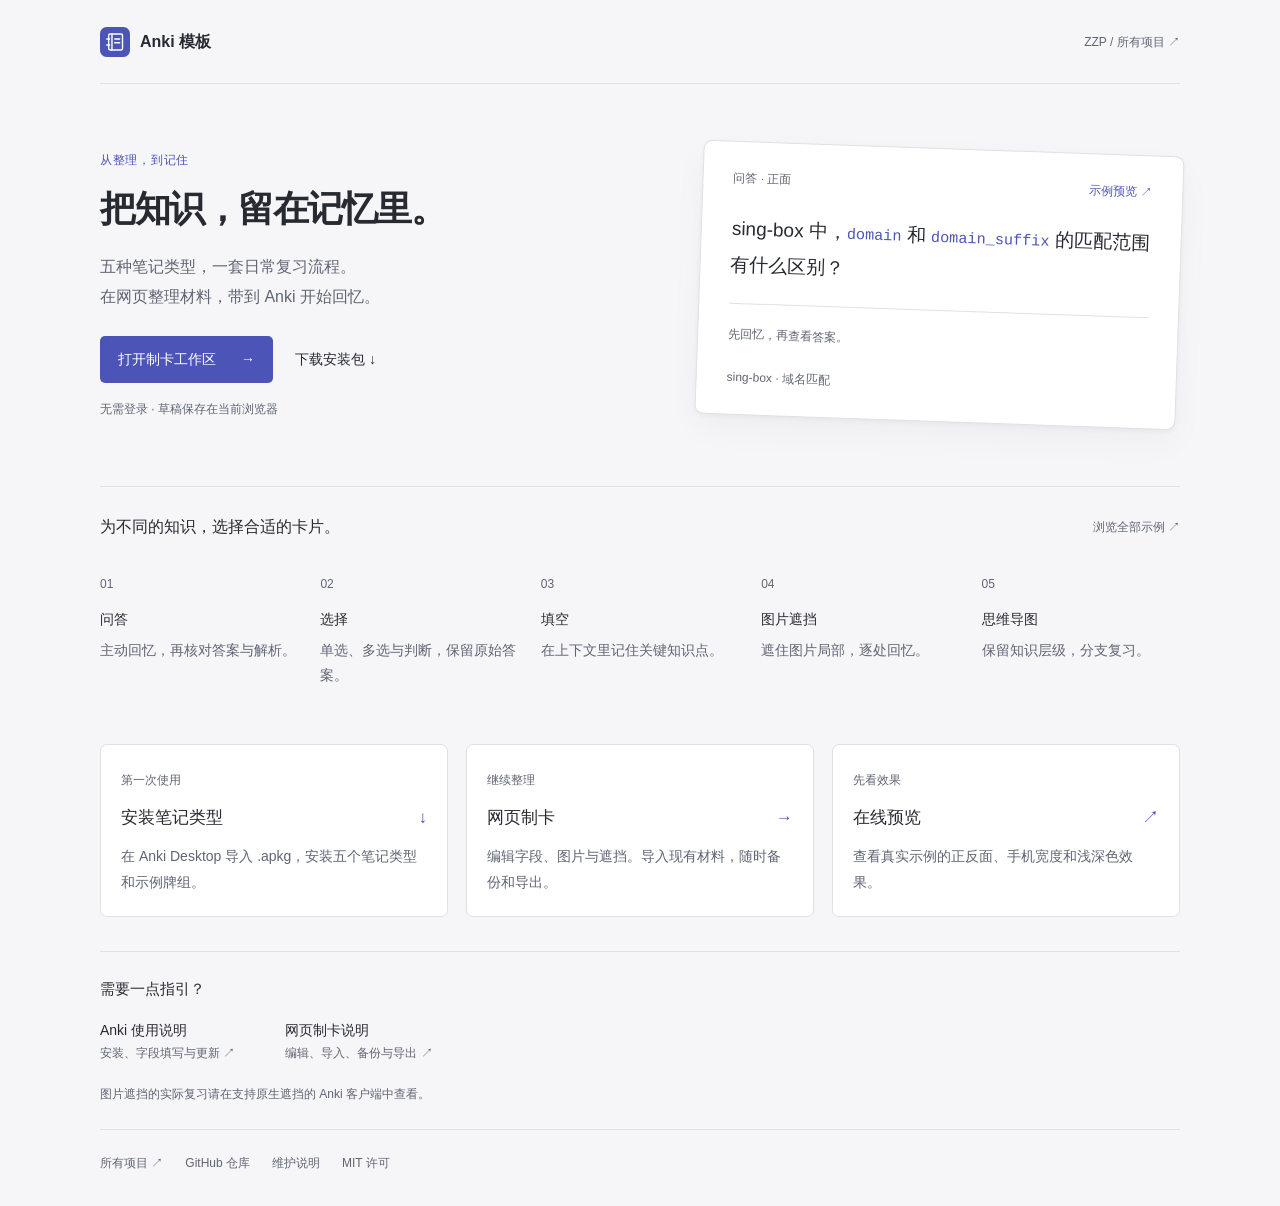
==== commit ae1678e1: "Refine authoring visuals and align project identity" ====
--- a/index.html
+++ b/index.html
@@ -8,23 +8,23 @@
     />
     <meta
       name="theme-color"
-      content="#f7f8fa"
+      content="#f6f6f8"
       media="(prefers-color-scheme: light)"
     />
     <meta
       name="theme-color"
-      content="#15191f"
+      content="#16171b"
       media="(prefers-color-scheme: dark)"
     />
     <meta
       name="description"
       content="Anki 模板：下载问答、选择、填空、图片遮挡与思维导图模板，打开网页制卡、在线预览和使用说明。"
     />
-    <link rel="stylesheet" href="./web/site.css?v=20261008" />
+    <link rel="stylesheet" href="./web/site.css?v=20261008visual" />
     <link rel="icon" href="./web/icon.svg" type="image/svg+xml" />
     <link rel="apple-touch-icon" href="./web/icon-180.png" />
     <title>Anki 模板 · ZZP</title>
-    <link rel="stylesheet" href="./web/home.css?v=20261008" />
+    <link rel="stylesheet" href="./web/home.css?v=20261008visual" />
     <link rel="canonical" href="https://zzpice.github.io/anki-template/" />
     <meta property="og:type" content="website" />
     <meta property="og:locale" content="zh_CN" />
@@ -37,7 +37,7 @@
     <meta property="og:url" content="https://zzpice.github.io/anki-template/" />
     <meta
       property="og:image"
-      content="https://zzpice.github.io/anki-template/web/social-preview.png"
+      content="https://zzpice.github.io/anki-template/web/social-preview.png?v=20261008visual"
     />
     <meta property="og:image:width" content="1200" />
     <meta property="og:image:height" content="630" />
@@ -50,7 +50,7 @@
     />
     <meta
       name="twitter:image"
-      content="https://zzpice.github.io/anki-template/web/social-preview.png"
+      content="https://zzpice.github.io/anki-template/web/social-preview.png?v=20261008visual"
     />
   </head>
   <body>
--- a/web/site.css
+++ b/web/site.css
@@ -6,61 +6,98 @@
     "Microsoft YaHei", sans-serif;
   --site-radius-sm: 5px;
   --site-radius: 8px;
-  --site-bg: #f7f8fa;
+  --site-bg: #f6f6f8;
   --site-surface: #fff;
-  --site-soft: #eff1f6;
-  --site-text: #292e3c;
-  --site-muted: #72798a;
-  --site-line: #e2e5ed;
-  --site-line-strong: #b5bdcc;
-  --site-accent: #555e9d;
+  --site-soft: #eff0f4;
+  --site-text: #282a32;
+  --site-muted: #606574;
+  --site-line: #dfe1e7;
+  --site-line-strong: #858c9b;
+  --site-accent: #4d54b7;
   --site-on-accent: #fff;
+  --site-accent-solid: #4d54b7;
+  --site-accent-hover: #3e449f;
+  --site-selected: #efeffd;
+  --site-success: #256b4e;
+  --site-success-bg: #edf6ef;
+  --site-error: #b02e40;
+  --site-overlay: #11131b99;
+  --site-disabled-bg: #e9ebf0;
+  --site-disabled-text: #808795;
 }
 @media (prefers-color-scheme: dark) {
   :root:not([data-theme="light"]) {
-    --site-bg: #181b23;
-    --site-surface: #202430;
-    --site-soft: #2c3140;
-    --site-text: #e9ecf4;
-    --site-muted: #a4adbf;
-    --site-line: #353d50;
-    --site-line-strong: #6b7893;
-    --site-accent: #b1b9ee;
-    --site-on-accent: #20283e;
+    color-scheme: dark;
+    --site-bg: #16171b;
+    --site-surface: #202228;
+    --site-soft: #2a2d35;
+    --site-text: #eceef4;
+    --site-muted: #aeb4c2;
+    --site-line: #3a3f4a;
+    --site-line-strong: #7a8497;
+    --site-accent: #b9bef7;
+    --site-on-accent: #fff;
+    --site-accent-solid: #5965c6;
+    --site-accent-hover: #606bd0;
+    --site-selected: #30334f;
+    --site-success: #85d7b0;
+    --site-success-bg: #253a30;
+    --site-error: #f39caa;
+    --site-overlay: #08090bd1;
+    --site-disabled-bg: #30343e;
+    --site-disabled-text: #929baa;
   }
 }
 :root[data-theme="dark"],
 body[data-theme="dark"] {
   color-scheme: dark;
-  --site-bg: #181b23;
-  --site-surface: #202430;
-  --site-soft: #2c3140;
-  --site-text: #e9ecf4;
-  --site-muted: #a4adbf;
-  --site-line: #353d50;
-  --site-line-strong: #6b7893;
-  --site-accent: #b1b9ee;
-  --site-on-accent: #20283e;
+  --site-bg: #16171b;
+  --site-surface: #202228;
+  --site-soft: #2a2d35;
+  --site-text: #eceef4;
+  --site-muted: #aeb4c2;
+  --site-line: #3a3f4a;
+  --site-line-strong: #7a8497;
+  --site-accent: #b9bef7;
+  --site-on-accent: #fff;
+  --site-accent-solid: #5965c6;
+  --site-accent-hover: #606bd0;
+  --site-selected: #30334f;
+  --site-success: #85d7b0;
+  --site-success-bg: #253a30;
+  --site-error: #f39caa;
+  --site-overlay: #08090bd1;
+  --site-disabled-bg: #30343e;
+  --site-disabled-text: #929baa;
 }
 :root[data-theme="light"],
 body[data-theme="light"] {
   color-scheme: light;
-  --site-bg: #f7f8fa;
+  --site-bg: #f6f6f8;
   --site-surface: #fff;
-  --site-soft: #eff1f6;
-  --site-text: #292e3c;
-  --site-muted: #72798a;
-  --site-line: #e2e5ed;
-  --site-line-strong: #b5bdcc;
-  --site-accent: #555e9d;
+  --site-soft: #eff0f4;
+  --site-text: #282a32;
+  --site-muted: #606574;
+  --site-line: #dfe1e7;
+  --site-line-strong: #858c9b;
+  --site-accent: #4d54b7;
   --site-on-accent: #fff;
+  --site-accent-solid: #4d54b7;
+  --site-accent-hover: #3e449f;
+  --site-selected: #efeffd;
+  --site-success: #256b4e;
+  --site-success-bg: #edf6ef;
+  --site-error: #b02e40;
+  --site-overlay: #11131b99;
+  --site-disabled-bg: #e9ebf0;
+  --site-disabled-text: #808795;
 }
 .ecosystem-link {
   display: inline-flex;
   align-items: center;
   min-height: 40px;
   color: var(--site-muted);
-  font: 500 11px/1.5 var(--site-font);
+  font: 500 0.75rem/1.5 var(--site-font);
   text-decoration: none;
 }
 .ecosystem-link:hover {
@@ -72,7 +109,7 @@
   gap: 20px;
   border-top: 1px solid var(--site-line);
   padding: 12px 0;
-  font-size: 11px;
+  font-size: 0.6875rem;
 }
 .ecosystem-footer a {
   color: var(--site-muted);
--- a/web/home.css
+++ b/web/home.css
@@ -5,7 +5,7 @@
   margin: 0;
   background: var(--site-bg);
   color: var(--site-text);
-  font: 14px/1.8 var(--site-font);
+  font: 1rem/1.75 var(--site-font);
   -webkit-font-smoothing: antialiased;
 }
 main {
@@ -45,7 +45,7 @@
   display: flex;
   align-items: center;
   gap: 10px;
-  font-size: 16px;
+  font-size: 1rem;
   font-weight: 600;
 }
 .home-hero {
@@ -56,20 +56,20 @@
   padding: 64px 0;
 }
 .eyebrow {
-  font-size: 11px;
+  font-size: 0.75rem;
   color: var(--site-accent);
   margin-bottom: 12px;
   letter-spacing: 0.06em;
 }
 .home-hero h1 {
-  font-size: 36px;
+  font-size: 2.25rem;
   line-height: 1.45;
   letter-spacing: -0.04em;
   font-weight: 650;
   margin-bottom: 16px;
 }
 .intro {
-  font-size: 14px;
+  font-size: 1rem;
   color: var(--site-muted);
   line-height: 1.9;
   margin-bottom: 24px;
@@ -78,24 +78,25 @@
   display: flex;
   align-items: center;
   gap: 22px;
-  font-size: 12px;
+  font-size: 0.875rem;
   flex-wrap: wrap;
 }
 .hero-actions .primary-link {
-  background: var(--site-accent);
+  background: var(--site-accent-solid);
   color: var(--site-on-accent);
   border-radius: 5px;
   padding: 11px 18px;
   display: inline-flex;
   gap: 25px;
   align-items: center;
-  font-size: 13px;
+  font-size: 0.875rem;
 }
 .hero-actions .primary-link:hover {
-  filter: brightness(1.08);
+  filter: none;
+  background: var(--site-accent-hover);
 }
 .hero-hint {
-  font-size: 10px;
+  font-size: 0.75rem;
   color: var(--site-muted);
   margin: 16px 0 0;
 }
@@ -105,7 +106,9 @@
   background: var(--site-surface);
   border: 1px solid var(--site-line);
   border-radius: 9px;
-  box-shadow: 0 12px 35px #33396408;
+  box-shadow:
+    0 2px 5px #2023360a,
+    0 14px 34px #20233609;
   transform: rotate(2deg);
   color: var(--site-text);
 }
@@ -117,13 +120,13 @@
   display: flex;
   justify-content: space-between;
   color: var(--site-muted);
-  font-size: 10px;
+  font-size: 0.75rem;
 }
 .sample-label > span {
   color: var(--site-accent);
 }
 .sample-card p {
-  font-size: 19px;
+  font-size: 1.1875rem;
   line-height: 1.9;
   margin: 22px 0 20px;
   font-weight: 450;
@@ -140,12 +143,12 @@
   margin-bottom: 15px;
 }
 .sample-caption {
-  font-size: 11px;
+  font-size: 0.75rem;
   color: var(--site-muted);
 }
 .sample-chapter {
   display: block;
-  font-size: 9px;
+  font-size: 0.75rem;
   color: var(--site-muted);
   margin-top: 20px;
 }
@@ -161,12 +164,12 @@
   margin-bottom: 22px;
 }
 .section-heading h2 {
-  font-size: 15px;
+  font-size: 1rem;
   font-weight: 550;
   margin: 0;
 }
 .section-heading > a {
-  font-size: 10px;
+  font-size: 0.75rem;
   color: var(--site-muted);
 }
 .type-list {
@@ -179,17 +182,17 @@
   padding: 6px 0;
 }
 .type-list > a > span {
-  font-size: 10px;
+  font-size: 0.75rem;
   color: var(--site-muted);
   font-variant-numeric: tabular-nums;
 }
 .type-list h3 {
-  font-size: 14px;
+  font-size: 0.875rem;
   font-weight: 550;
   margin: 10px 0 6px;
 }
 .type-list p {
-  font-size: 11px;
+  font-size: 0.875rem;
   line-height: 1.8;
   color: var(--site-muted);
   margin: 0;
@@ -212,13 +215,13 @@
   color: var(--site-text);
 }
 .entry > span {
-  font-size: 10px;
+  font-size: 0.75rem;
   color: var(--site-muted);
 }
 .entry h2 {
   display: flex;
   justify-content: space-between;
-  font-size: 15px;
+  font-size: 1.0625rem;
   font-weight: 550;
   margin: 10px 0;
 }
@@ -226,7 +229,7 @@
   color: var(--site-accent);
 }
 .entry p {
-  font-size: 11px;
+  font-size: 0.875rem;
   color: var(--site-muted);
   margin: 0;
   line-height: 1.9;
@@ -236,14 +239,14 @@
   border-top: 1px solid var(--site-line);
 }
 .docs h2 {
-  font-size: 15px;
+  font-size: 0.9375rem;
   font-weight: 550;
   margin-bottom: 16px;
 }
 .docs > div {
   display: flex;
   gap: 50px;
-  font-size: 12px;
+  font-size: 0.875rem;
 }
 .docs a {
   min-height: 44px;
@@ -251,11 +254,11 @@
   flex-direction: column;
 }
 .docs a > span {
-  font-size: 10px;
+  font-size: 0.75rem;
   color: var(--site-muted);
 }
 .note {
-  font-size: 10px;
+  font-size: 0.75rem;
   color: var(--site-muted);
   margin: 20px 0 0;
 }
@@ -265,7 +268,7 @@
   flex-wrap: wrap;
   border-top: 1px solid var(--site-line);
   padding-top: 16px;
-  font-size: 10px;
+  font-size: 0.75rem;
   color: var(--site-muted);
 }
 footer a {
@@ -279,13 +282,16 @@
     padding: 44px 0;
   }
   .home-hero h1 {
-    font-size: 30px;
+    font-size: 1.875rem;
   }
   .sample-card {
     padding: 20px;
+    box-shadow:
+      0 2px 5px #2023360a,
+      0 14px 34px #20233609;
   }
   .sample-card p {
-    font-size: 16px;
+    font-size: 1rem;
   }
   .type-list {
     gap: 16px;
@@ -296,6 +302,8 @@
   .hero-actions .primary-link {
     gap: 15px;
     padding: 10px 15px;
+    background: var(--site-accent-solid);
+    font-size: 0.875rem;
   }
 }
 @media (max-width: 650px) {
@@ -306,42 +314,46 @@
     height: 72px;
   }
   .home-brand {
-    font-size: 14px;
+    font-size: 0.875rem;
   }
   .home-top .ecosystem-link {
-    font-size: 10px;
+    font-size: 0.75rem;
   }
   .home-hero {
     display: block;
     padding: 36px 0;
   }
   .home-hero h1 {
-    font-size: 30px;
+    font-size: 1.875rem;
     margin-bottom: 14px;
   }
   .intro {
-    font-size: 13px;
+    font-size: 1rem;
     margin-bottom: 22px;
   }
   .hero-actions {
-    font-size: 12px;
+    font-size: 0.875rem;
     gap: 16px;
   }
   .hero-actions .primary-link {
-    font-size: 12px;
+    font-size: 0.875rem;
     min-height: 44px;
+    background: var(--site-accent-solid);
   }
   .hero-hint {
-    font-size: 10px;
+    font-size: 0.75rem;
     margin-top: 14px;
   }
   .sample-card {
     margin: 32px 7px 0;
     padding: 22px;
     transform: rotate(1deg);
+    box-shadow:
+      0 2px 5px #2023360a,
+      0 14px 34px #20233609;
   }
   .sample-card p {
-    font-size: 17px;
+    font-size: 1.0625rem;
     line-height: 1.9;
     margin: 20px 0;
   }
@@ -357,12 +369,12 @@
     gap: 16px;
   }
   .section-heading h2 {
-    font-size: 14px;
+    font-size: 1rem;
     max-width: 190px;
     line-height: 1.8;
   }
   .section-heading > a {
-    font-size: 10px;
+    font-size: 0.75rem;
     white-space: nowrap;
     margin-top: 4px;
   }
@@ -371,11 +383,11 @@
     gap: 18px 24px;
   }
   .type-list h3 {
-    font-size: 14px;
+    font-size: 0.875rem;
     margin-top: 6px;
   }
   .type-list p {
-    font-size: 11px;
+    font-size: 0.875rem;
   }
   .entries {
     grid-template-columns: 1fr;
@@ -386,29 +398,29 @@
     padding: 18px;
   }
   .entry h2 {
-    font-size: 15px;
+    font-size: 1.0625rem;
     margin: 6px 0;
   }
   .entry p {
-    font-size: 12px;
+    font-size: 0.875rem;
   }
   .docs > div {
     flex-direction: column;
     gap: 14px;
   }
   .docs a {
-    font-size: 13px;
+    font-size: 0.8125rem;
   }
   .docs a > span {
-    font-size: 11px;
+    font-size: 0.75rem;
   }
   .note {
-    font-size: 10px;
+    font-size: 0.75rem;
     line-height: 1.9;
   }
   footer {
     gap: 16px;
-    font-size: 10px;
+    font-size: 0.75rem;
   }
 }
 @media (prefers-reduced-motion: reduce) {
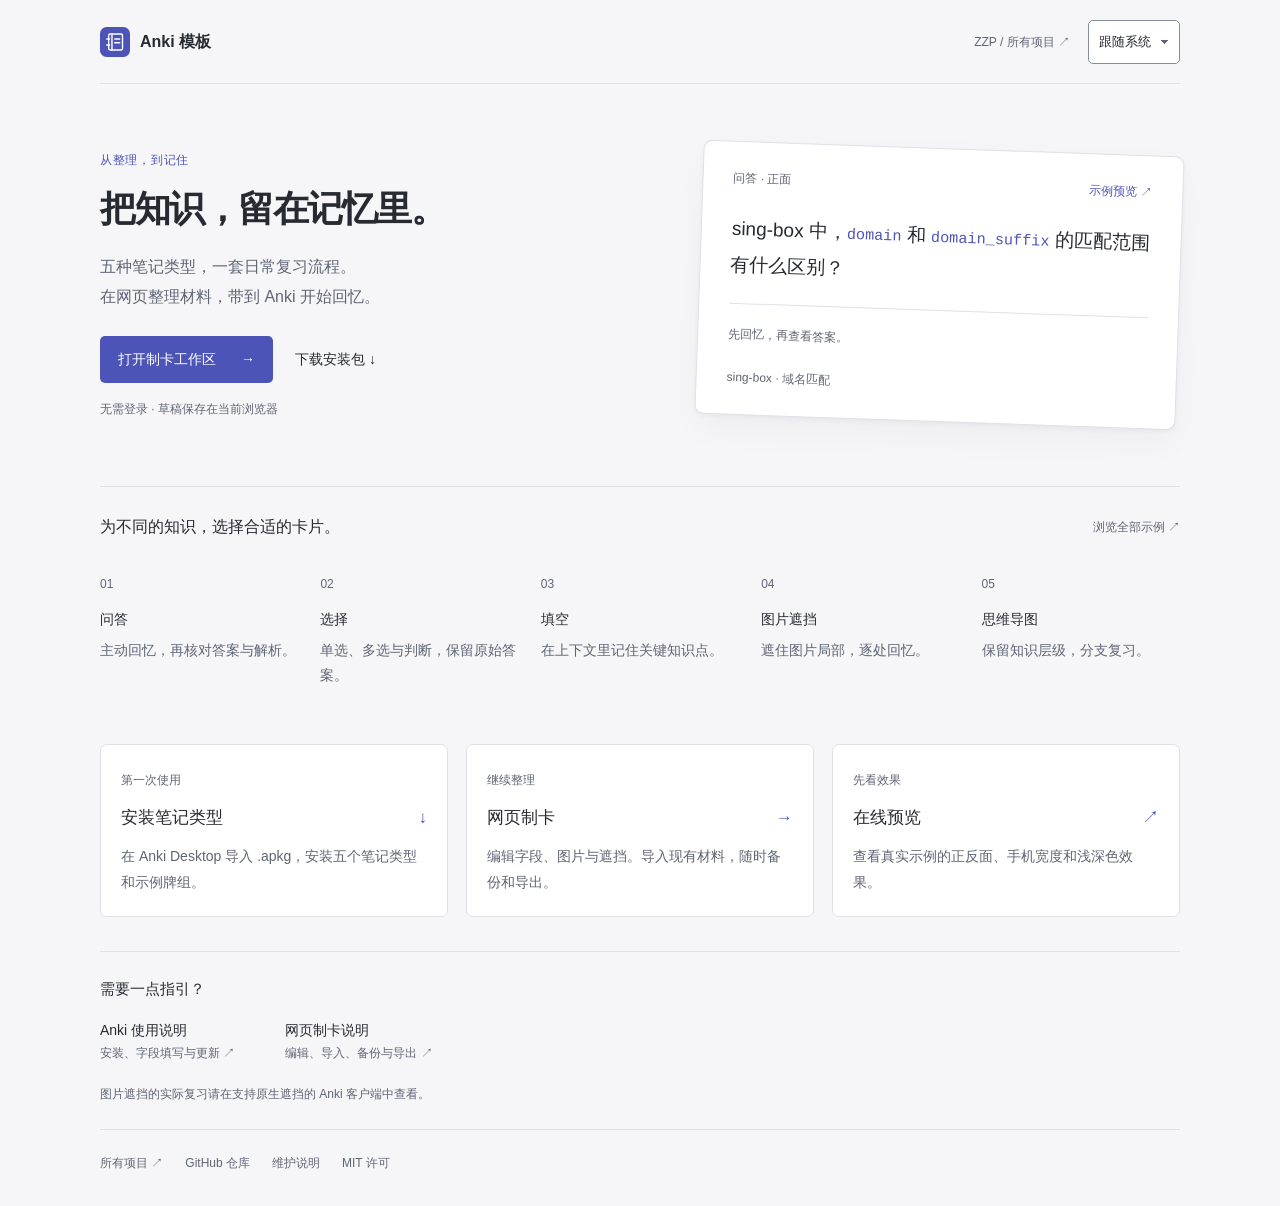
==== commit 4e0086dd: "Unify website and card preview appearance preferences" ====
--- a/index.html
+++ b/index.html
@@ -6,20 +6,32 @@
       name="viewport"
       content="width=device-width,initial-scale=1,viewport-fit=cover"
     />
-    <meta
-      name="theme-color"
-      content="#f6f6f8"
-      media="(prefers-color-scheme: light)"
-    />
-    <meta
-      name="theme-color"
-      content="#16171b"
-      media="(prefers-color-scheme: dark)"
-    />
+    <meta name="theme-color" content="#f6f6f8" />
+    <meta name="color-scheme" content="light dark" />
+    <script>
+      // Paint the saved appearance even while the theme controller is downloading.
+      (() => {
+        let mode = 'system';
+        try {
+          const saved = localStorage.getItem('anki-template-theme');
+          if (saved === 'light' || saved === 'dark') mode = saved;
+        } catch {}
+        const theme = mode === 'system' ? (matchMedia('(prefers-color-scheme: dark)').matches ? 'dark' : 'light') : mode;
+        const root = document.documentElement;
+        const color = theme === 'dark' ? '#16171b' : '#f6f6f8';
+        root.dataset.themeMode = mode;
+        root.dataset.theme = theme;
+        root.style.colorScheme = theme;
+        root.style.backgroundColor = color;
+        document.querySelector('meta[name="theme-color"]').content = color;
+        document.querySelector('meta[name="color-scheme"]').content = theme;
+      })();
+    </script>
     <meta
       name="description"
       content="Anki 模板：下载问答、选择、填空、图片遮挡与思维导图模板，打开网页制卡、在线预览和使用说明。"
     />
+    <script src="./web/theme.js"></script>
     <link rel="stylesheet" href="./web/site.css?v=20261008visual" />
     <link rel="icon" href="./web/icon.svg" type="image/svg+xml" />
     <link rel="apple-touch-icon" href="./web/icon-180.png" />
@@ -60,13 +72,21 @@
         <a class="home-brand" href="./"
           ><img src="./web/icon.svg" width="30" height="30" alt="" />Anki
           模板</a
-        ><a
-          class="ecosystem-link"
-          href="https://zzp.moe/"
-          target="_blank"
-          rel="noopener noreferrer"
-          >ZZP / 所有项目 ↗</a
         >
+        <div class="home-actions">
+          <a
+            class="ecosystem-link"
+            href="https://zzp.moe/"
+            target="_blank"
+            rel="noopener noreferrer"
+            >ZZP / 所有项目 ↗</a
+          >
+          <select id="theme" data-site-theme aria-label="外观" hidden>
+            <option value="system">跟随系统</option>
+            <option value="light">浅色</option>
+            <option value="dark">深色</option>
+          </select>
+        </div>
       </div>
       <header class="home-hero">
         <div>
--- a/web/site.css
+++ b/web/site.css
@@ -1,6 +1,7 @@
 /* This project maintains its own appearance; card rendering has its own styles. */
 :root {
-  color-scheme: light dark;
+  color-scheme: light;
+  background: var(--site-bg);
   --site-font:
     Inter, -apple-system, BlinkMacSystemFont, "Segoe UI", "PingFang SC",
     "Microsoft YaHei", sans-serif;
@@ -26,7 +27,7 @@
   --site-disabled-text: #808795;
 }
 @media (prefers-color-scheme: dark) {
-  :root:not([data-theme="light"]) {
+  :root:not([data-theme]) {
     color-scheme: dark;
     --site-bg: #16171b;
     --site-surface: #202228;
@@ -48,8 +49,7 @@
     --site-disabled-text: #929baa;
   }
 }
-:root[data-theme="dark"],
-body[data-theme="dark"] {
+:root[data-theme="dark"] {
   color-scheme: dark;
   --site-bg: #16171b;
   --site-surface: #202228;
@@ -69,28 +69,6 @@
   --site-overlay: #08090bd1;
   --site-disabled-bg: #30343e;
   --site-disabled-text: #929baa;
-}
-:root[data-theme="light"],
-body[data-theme="light"] {
-  color-scheme: light;
-  --site-bg: #f6f6f8;
-  --site-surface: #fff;
-  --site-soft: #eff0f4;
-  --site-text: #282a32;
-  --site-muted: #606574;
-  --site-line: #dfe1e7;
-  --site-line-strong: #858c9b;
-  --site-accent: #4d54b7;
-  --site-on-accent: #fff;
-  --site-accent-solid: #4d54b7;
-  --site-accent-hover: #3e449f;
-  --site-selected: #efeffd;
-  --site-success: #256b4e;
-  --site-success-bg: #edf6ef;
-  --site-error: #b02e40;
-  --site-overlay: #11131b99;
-  --site-disabled-bg: #e9ebf0;
-  --site-disabled-text: #808795;
 }
 .ecosystem-link {
   display: inline-flex;
@@ -140,3 +118,31 @@
     transition-duration: 0.01ms !important;
   }
 }
+
+.home-actions { display: flex; align-items: center; gap: 18px; }
+select[data-site-theme] {
+  font: 400 0.8125rem/1.5 var(--site-font);
+  color: var(--site-text);
+  background-color: var(--site-surface);
+  border: 1px solid var(--site-line-strong);
+  border-radius: 5px;
+  min-height: 44px;
+  max-width: 120px;
+  padding: 6px 28px 6px 10px;
+  cursor: pointer;
+  appearance: none;
+  background-image: linear-gradient(45deg, transparent 50%, var(--site-muted) 50%), linear-gradient(135deg, var(--site-muted) 50%, transparent 50%);
+  background-position: calc(100% - 14px) 50%, calc(100% - 10px) 50%;
+  background-size: 4px 4px;
+  background-repeat: no-repeat;
+}
+select[data-site-theme]:hover { border-color: var(--site-accent); }
+select[data-site-theme]:focus-visible { outline: 3px solid var(--site-accent); outline-offset: 3px; }
+@media (max-width: 650px) {
+  .home-actions { gap: 8px; }
+  .home-actions .ecosystem-link { font-size: 0.6875rem; }
+}
+
+@media (max-width: 400px) {
+  .home-actions .ecosystem-link { display: none; }
+}
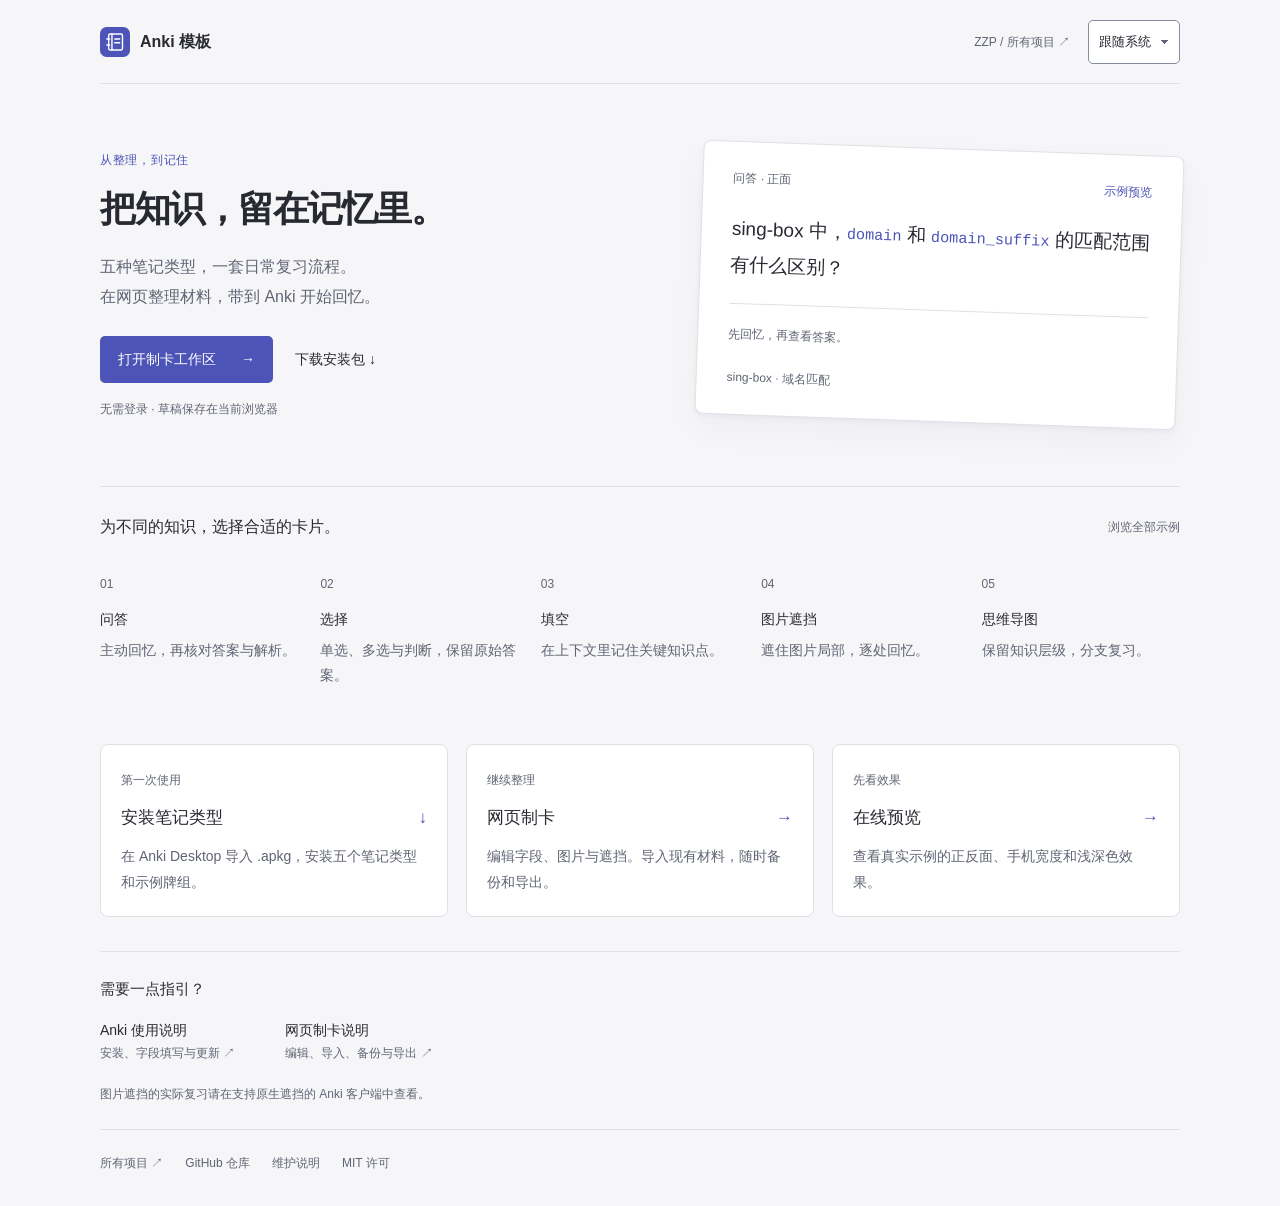
==== commit 89bdf96c: "Refine Anki preview controls surfaces and interaction feedback" ====
--- a/index.html
+++ b/index.html
@@ -31,12 +31,12 @@
       name="description"
       content="Anki 模板：下载问答、选择、填空、图片遮挡与思维导图模板，打开网页制卡、在线预览和使用说明。"
     />
-    <script src="./web/theme.js"></script>
-    <link rel="stylesheet" href="./web/site.css?v=20261008visual" />
+    <script src="./web/theme.js?v=20261008theme"></script>
+    <link rel="stylesheet" href="./web/site.css?v=20261008polish" />
     <link rel="icon" href="./web/icon.svg" type="image/svg+xml" />
     <link rel="apple-touch-icon" href="./web/icon-180.png" />
     <title>Anki 模板 · ZZP</title>
-    <link rel="stylesheet" href="./web/home.css?v=20261008visual" />
+    <link rel="stylesheet" href="./web/home.css?v=20261008polish" />
     <link rel="canonical" href="https://zzpice.github.io/anki-template/" />
     <meta property="og:type" content="website" />
     <meta property="og:locale" content="zh_CN" />
@@ -107,7 +107,7 @@
           class="sample-card"
           href="./preview.html#basic"
           aria-label="预览问答示例"
-          ><span class="sample-label">问答 · 正面 <span>示例预览 ↗</span></span>
+          ><span class="sample-label">问答 · 正面 <span>示例预览</span></span>
           <p>
             sing-box 中，<code>domain</code> 和
             <code>domain_suffix</code> 的匹配范围有什么区别？
@@ -120,7 +120,7 @@
       <section class="type-section" aria-labelledby="types-title">
         <div class="section-heading">
           <h2 id="types-title">为不同的知识，选择合适的卡片。</h2>
-          <a href="./preview.html">浏览全部示例 ↗</a>
+          <a href="./preview.html">浏览全部示例</a>
         </div>
         <div class="type-list">
           <a href="./preview.html#basic"
@@ -157,7 +157,7 @@
           <p>编辑字段、图片与遮挡。导入现有材料，随时备份和导出。</p></a
         ><a class="entry" href="./preview.html"
           ><span>先看效果</span>
-          <h2>在线预览 <span aria-hidden="true">↗</span></h2>
+          <h2>在线预览 <span aria-hidden="true">→</span></h2>
           <p>查看真实示例的正反面、手机宽度和浅深色效果。</p></a
         >
       </nav>
--- a/web/site.css
+++ b/web/site.css
@@ -7,6 +7,7 @@
     "Microsoft YaHei", sans-serif;
   --site-radius-sm: 5px;
   --site-radius: 8px;
+  --site-radius-dialog: 10px;
   --site-bg: #f6f6f8;
   --site-surface: #fff;
   --site-soft: #eff0f4;
@@ -114,8 +115,8 @@
   *::before,
   *::after {
     scroll-behavior: auto !important;
-    animation-duration: 0.01ms !important;
-    transition-duration: 0.01ms !important;
+    animation: none !important;
+    transition: none !important;
   }
 }
 
@@ -125,7 +126,7 @@
   color: var(--site-text);
   background-color: var(--site-surface);
   border: 1px solid var(--site-line-strong);
-  border-radius: 5px;
+  border-radius: var(--site-radius-sm);
   min-height: 44px;
   max-width: 120px;
   padding: 6px 28px 6px 10px;
--- a/web/home.css
+++ b/web/home.css
@@ -84,15 +84,15 @@
 .hero-actions .primary-link {
   background: var(--site-accent-solid);
   color: var(--site-on-accent);
-  border-radius: 5px;
+  border-radius: var(--site-radius-sm);
   padding: 11px 18px;
   display: inline-flex;
   gap: 25px;
   align-items: center;
   font-size: 0.875rem;
+  transition: background-color 0.14s;
 }
 .hero-actions .primary-link:hover {
-  filter: none;
   background: var(--site-accent-hover);
 }
 .hero-hint {
@@ -105,12 +105,13 @@
   padding: 26px 30px;
   background: var(--site-surface);
   border: 1px solid var(--site-line);
-  border-radius: 9px;
+  border-radius: var(--site-radius);
   box-shadow:
     0 2px 5px #2023360a,
     0 14px 34px #20233609;
   transform: rotate(2deg);
   color: var(--site-text);
+  transition: border-color 0.14s;
 }
 .sample-card:hover {
   color: var(--site-text);
@@ -206,9 +207,10 @@
 .entry {
   display: block;
   border: 1px solid var(--site-line);
-  border-radius: 7px;
+  border-radius: var(--site-radius);
   padding: 20px;
   background: var(--site-surface);
+  transition: border-color 0.14s;
 }
 .entry:hover {
   border-color: var(--site-accent);
@@ -423,8 +425,3 @@
     font-size: 0.75rem;
   }
 }
-@media (prefers-reduced-motion: reduce) {
-  * {
-    transition: none !important;
-  }
-}
